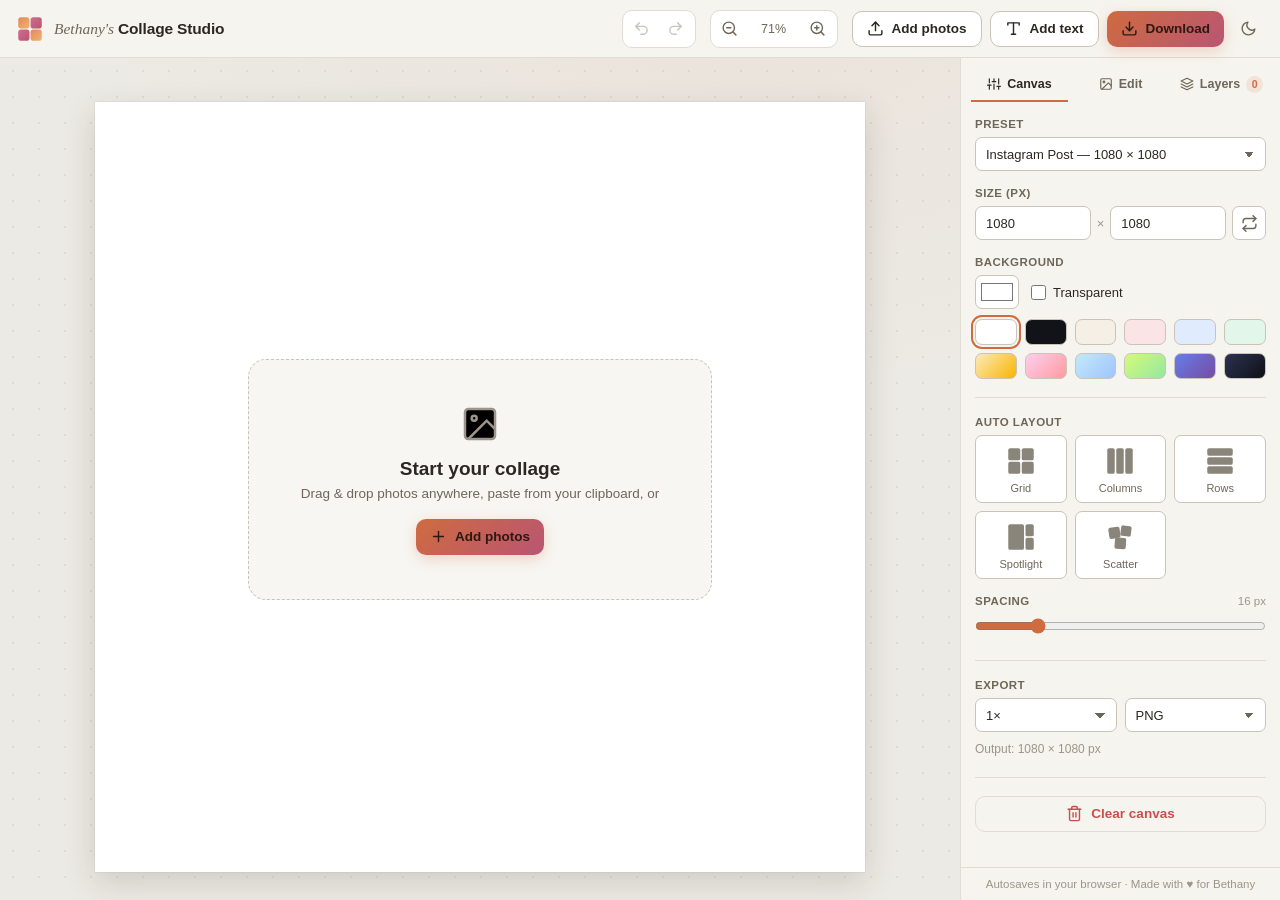
==== OPEN COLLAGE STUDIO.html @ 86a24b9a "Add zero-setup launcher: double-click OPEN COLLAGE STUDIO.html Rename the app page to OPEN COLLAGE S" ====
<!DOCTYPE html>
<html lang="en">
<head>
    <meta charset="UTF-8">
    <meta name="viewport" content="width=device-width, initial-scale=1.0">
    <title>Bethany's Collage Studio</title>
    <meta name="color-scheme" content="dark light">
    <script>
        // apply a stored theme choice before first paint so there is no flash
        try {
            var storedTheme = localStorage.getItem('collage-theme');
            if (storedTheme === 'light' || storedTheme === 'dark') {
                document.documentElement.dataset.theme = storedTheme;
            }
        } catch (e) { /* storage unavailable — follow the OS preference */ }
    </script>
    <link rel="icon" href="data:image/svg+xml,<svg xmlns='http://www.w3.org/2000/svg' viewBox='0 0 100 100'><rect x='8' y='8' width='40' height='40' rx='9' fill='%23e08a5e'/><rect x='52' y='8' width='40' height='40' rx='9' fill='%23cf6d8e'/><rect x='8' y='52' width='40' height='40' rx='9' fill='%23f2b26b'/><rect x='52' y='52' width='40' height='40' rx='9' fill='%23b95573'/></svg>">
    <link rel="stylesheet" href="styles.css">
</head>
<body>

    <!-- Inline SVG icon sprite (self-contained, no CDN needed) -->
    <svg width="0" height="0" style="position:absolute" aria-hidden="true">
        <defs>
            <symbol id="i-upload" viewBox="0 0 24 24"><path d="M21 15v4a2 2 0 0 1-2 2H5a2 2 0 0 1-2-2v-4"/><polyline points="17 8 12 3 7 8"/><line x1="12" y1="3" x2="12" y2="15"/></symbol>
            <symbol id="i-download" viewBox="0 0 24 24"><path d="M21 15v4a2 2 0 0 1-2 2H5a2 2 0 0 1-2-2v-4"/><polyline points="7 10 12 15 17 10"/><line x1="12" y1="15" x2="12" y2="3"/></symbol>
            <symbol id="i-undo" viewBox="0 0 24 24"><polyline points="9 14 4 9 9 4"/><path d="M4 9h10.5a5.5 5.5 0 0 1 5.5 5.5v0a5.5 5.5 0 0 1-5.5 5.5H11"/></symbol>
            <symbol id="i-redo" viewBox="0 0 24 24"><polyline points="15 14 20 9 15 4"/><path d="M20 9H9.5A5.5 5.5 0 0 0 4 14.5v0A5.5 5.5 0 0 0 9.5 20H13"/></symbol>
            <symbol id="i-zoom-in" viewBox="0 0 24 24"><circle cx="11" cy="11" r="8"/><line x1="21" y1="21" x2="16.65" y2="16.65"/><line x1="11" y1="8" x2="11" y2="14"/><line x1="8" y1="11" x2="14" y2="11"/></symbol>
            <symbol id="i-zoom-out" viewBox="0 0 24 24"><circle cx="11" cy="11" r="8"/><line x1="21" y1="21" x2="16.65" y2="16.65"/><line x1="8" y1="11" x2="14" y2="11"/></symbol>
            <symbol id="i-trash" viewBox="0 0 24 24"><polyline points="3 6 5 6 21 6"/><path d="M19 6v14a2 2 0 0 1-2 2H7a2 2 0 0 1-2-2V6m3 0V4a2 2 0 0 1 2-2h4a2 2 0 0 1 2 2v2"/><line x1="10" y1="11" x2="10" y2="17"/><line x1="14" y1="11" x2="14" y2="17"/></symbol>
            <symbol id="i-copy" viewBox="0 0 24 24"><rect x="9" y="9" width="13" height="13" rx="2"/><path d="M5 15H4a2 2 0 0 1-2-2V4a2 2 0 0 1 2-2h9a2 2 0 0 1 2 2v1"/></symbol>
            <symbol id="i-up" viewBox="0 0 24 24"><polyline points="18 15 12 9 6 15"/></symbol>
            <symbol id="i-down" viewBox="0 0 24 24"><polyline points="6 9 12 15 18 9"/></symbol>
            <symbol id="i-rotate-cw" viewBox="0 0 24 24"><polyline points="23 4 23 10 17 10"/><path d="M20.49 15a9 9 0 1 1-2.12-9.36L23 10"/></symbol>
            <symbol id="i-rotate-ccw" viewBox="0 0 24 24"><polyline points="1 4 1 10 7 10"/><path d="M3.51 15a9 9 0 1 0 2.13-9.36L1 10"/></symbol>
            <symbol id="i-flip-h" viewBox="0 0 24 24"><path d="M8 7 3 12l5 5V7z"/><path d="m16 7 5 5-5 5V7z"/><line x1="12" y1="2" x2="12" y2="22" stroke-dasharray="3 3"/></symbol>
            <symbol id="i-flip-v" viewBox="0 0 24 24"><path d="M7 8l5-5 5 5H7z"/><path d="M7 16l5 5 5-5H7z"/><line x1="2" y1="12" x2="22" y2="12" stroke-dasharray="3 3"/></symbol>
            <symbol id="i-image" viewBox="0 0 24 24"><rect x="3" y="3" width="18" height="18" rx="2"/><circle cx="8.5" cy="8.5" r="1.5"/><polyline points="21 15 16 10 5 21"/></symbol>
            <symbol id="i-layers" viewBox="0 0 24 24"><polygon points="12 2 2 7 12 12 22 7 12 2"/><polyline points="2 17 12 22 22 17"/><polyline points="2 12 12 17 22 12"/></symbol>
            <symbol id="i-sliders" viewBox="0 0 24 24"><line x1="4" y1="21" x2="4" y2="14"/><line x1="4" y1="10" x2="4" y2="3"/><line x1="12" y1="21" x2="12" y2="12"/><line x1="12" y1="8" x2="12" y2="3"/><line x1="20" y1="21" x2="20" y2="16"/><line x1="20" y1="12" x2="20" y2="3"/><line x1="1" y1="14" x2="7" y2="14"/><line x1="9" y1="8" x2="15" y2="8"/><line x1="17" y1="16" x2="23" y2="16"/></symbol>
            <symbol id="i-fit" viewBox="0 0 24 24"><path d="M8 3H5a2 2 0 0 0-2 2v3"/><path d="M16 3h3a2 2 0 0 1 2 2v3"/><path d="M21 16v3a2 2 0 0 1-2 2h-3"/><path d="M3 16v3a2 2 0 0 0 2 2h3"/></symbol>
            <symbol id="i-swap" viewBox="0 0 24 24"><polyline points="17 1 21 5 17 9"/><path d="M3 11V9a4 4 0 0 1 4-4h14"/><polyline points="7 23 3 19 7 15"/><path d="M21 13v2a4 4 0 0 1-4 4H3"/></symbol>
            <symbol id="i-menu" viewBox="0 0 24 24"><line x1="3" y1="6" x2="21" y2="6"/><line x1="3" y1="12" x2="21" y2="12"/><line x1="3" y1="18" x2="21" y2="18"/></symbol>
            <symbol id="i-plus" viewBox="0 0 24 24"><line x1="12" y1="5" x2="12" y2="19"/><line x1="5" y1="12" x2="19" y2="12"/></symbol>
            <symbol id="i-type" viewBox="0 0 24 24"><polyline points="4 7 4 4 20 4 20 7"/><line x1="9" y1="20" x2="15" y2="20"/><line x1="12" y1="4" x2="12" y2="20"/></symbol>
            <symbol id="i-sun" viewBox="0 0 24 24"><circle cx="12" cy="12" r="5"/><line x1="12" y1="1" x2="12" y2="3"/><line x1="12" y1="21" x2="12" y2="23"/><line x1="4.22" y1="4.22" x2="5.64" y2="5.64"/><line x1="18.36" y1="18.36" x2="19.78" y2="19.78"/><line x1="1" y1="12" x2="3" y2="12"/><line x1="21" y1="12" x2="23" y2="12"/><line x1="4.22" y1="19.78" x2="5.64" y2="18.36"/><line x1="18.36" y1="5.64" x2="19.78" y2="4.22"/></symbol>
            <symbol id="i-moon" viewBox="0 0 24 24"><path d="M21 12.79A9 9 0 1 1 11.21 3 7 7 0 0 0 21 12.79z"/></symbol>
        </defs>
    </svg>

    <header class="topbar">
        <div class="brand">
            <svg class="brand-mark" viewBox="0 0 100 100" aria-hidden="true">
                <rect x="8" y="8" width="40" height="40" rx="10" fill="url(#brand-grad-a)"/>
                <rect x="52" y="8" width="40" height="40" rx="10" fill="url(#brand-grad-b)"/>
                <rect x="8" y="52" width="40" height="40" rx="10" fill="url(#brand-grad-b)"/>
                <rect x="52" y="52" width="40" height="40" rx="10" fill="url(#brand-grad-a)"/>
                <defs>
                    <linearGradient id="brand-grad-a" x1="0" y1="0" x2="1" y2="1"><stop offset="0" stop-color="#e08a5e"/><stop offset="1" stop-color="#f2b26b"/></linearGradient>
                    <linearGradient id="brand-grad-b" x1="0" y1="0" x2="1" y2="1"><stop offset="0" stop-color="#cf6d8e"/><stop offset="1" stop-color="#b95573"/></linearGradient>
                </defs>
            </svg>
            <span class="brand-name">Bethany's <strong>Collage Studio</strong></span>
        </div>

        <div class="top-group" role="group" aria-label="History">
            <button id="undo-btn" class="icon-btn" title="Undo (Cmd/Ctrl+Z)" disabled><svg><use href="#i-undo"/></svg></button>
            <button id="redo-btn" class="icon-btn" title="Redo (Shift+Cmd/Ctrl+Z)" disabled><svg><use href="#i-redo"/></svg></button>
        </div>

        <div class="top-group zoom-group" role="group" aria-label="Zoom">
            <button id="zoom-out-btn" class="icon-btn" title="Zoom out"><svg><use href="#i-zoom-out"/></svg></button>
            <button id="zoom-fit-btn" class="zoom-label" title="Fit to screen">100%</button>
            <button id="zoom-in-btn" class="icon-btn" title="Zoom in"><svg><use href="#i-zoom-in"/></svg></button>
        </div>

        <div class="top-actions">
            <button id="upload-btn" class="btn"><svg><use href="#i-upload"/></svg><span>Add photos</span></button>
            <button id="add-text-btn" class="btn"><svg><use href="#i-type"/></svg><span>Add text</span></button>
            <button id="download-btn" class="btn primary"><svg><use href="#i-download"/></svg><span>Download</span></button>
            <button id="theme-toggle" class="icon-btn" title="Switch theme" aria-label="Switch theme"><svg><use href="#i-sun"/></svg></button>
            <button id="sidebar-toggle" class="icon-btn mobile-only" title="Toggle panel"><svg><use href="#i-menu"/></svg></button>
        </div>
    </header>

    <main class="workspace">
        <div id="viewport">
            <div id="stage">
                <div id="canvas" style="--zoom:1">
                    <div id="guide-v" class="guide guide-v" hidden></div>
                    <div id="guide-h" class="guide guide-h" hidden></div>
                    <div id="drag-badge" hidden></div>
                    <div id="selection-box" hidden>
                        <div class="handle" data-handle="nw"></div>
                        <div class="handle" data-handle="ne"></div>
                        <div class="handle" data-handle="sw"></div>
                        <div class="handle" data-handle="se"></div>
                        <div class="handle rotate" data-handle="rot"></div>
                    </div>
                </div>
            </div>

            <div id="empty-state">
                <div class="empty-card">
                    <svg class="empty-icon"><use href="#i-image"/></svg>
                    <h2>Start your collage</h2>
                    <p>Drag &amp; drop photos anywhere, paste from your clipboard, or</p>
                    <button id="empty-upload-btn" class="btn primary"><svg><use href="#i-plus"/></svg><span>Add photos</span></button>
                </div>
            </div>
        </div>

        <aside id="sidebar">
            <nav class="tabs" role="tablist">
                <button class="tab active" data-tab="canvas" role="tab"><svg><use href="#i-sliders"/></svg>Canvas</button>
                <button class="tab" data-tab="photo" role="tab"><svg><use href="#i-image"/></svg>Edit</button>
                <button class="tab" data-tab="layers" role="tab"><svg><use href="#i-layers"/></svg>Layers <span id="layer-count" class="count">0</span></button>
            </nav>

            <div class="panels">
                <!-- CANVAS TAB -->
                <section class="panel active" id="panel-canvas">
                    <div class="field">
                        <label for="preset-select">Preset</label>
                        <select id="preset-select"></select>
                    </div>

                    <div class="field">
                        <label>Size (px)</label>
                        <div class="size-row">
                            <input type="number" id="canvas-w" min="100" max="6000" step="1" aria-label="Canvas width">
                            <span class="size-x">×</span>
                            <input type="number" id="canvas-h" min="100" max="6000" step="1" aria-label="Canvas height">
                            <button id="swap-size-btn" class="icon-btn" title="Swap orientation"><svg><use href="#i-swap"/></svg></button>
                        </div>
                    </div>

                    <div class="field">
                        <label>Background</label>
                        <div class="bg-row">
                            <input type="color" id="bg-color" value="#ffffff" title="Background color">
                            <label class="check"><input type="checkbox" id="bg-transparent"> Transparent</label>
                        </div>
                        <div class="swatches" id="bg-swatches"></div>
                    </div>

                    <hr class="sep">

                    <div class="field">
                        <label>Auto layout</label>
                        <div class="layout-grid">
                            <button class="layout-btn" data-layout="grid" title="Arrange into an even grid">
                                <svg viewBox="0 0 40 40"><rect x="3" y="3" width="16" height="16" rx="2.5"/><rect x="21" y="3" width="16" height="16" rx="2.5"/><rect x="3" y="21" width="16" height="16" rx="2.5"/><rect x="21" y="21" width="16" height="16" rx="2.5"/></svg>
                                <span>Grid</span>
                            </button>
                            <button class="layout-btn" data-layout="columns" title="Vertical strips">
                                <svg viewBox="0 0 40 40"><rect x="3" y="3" width="10" height="34" rx="2.5"/><rect x="15" y="3" width="10" height="34" rx="2.5"/><rect x="27" y="3" width="10" height="34" rx="2.5"/></svg>
                                <span>Columns</span>
                            </button>
                            <button class="layout-btn" data-layout="rows" title="Horizontal strips">
                                <svg viewBox="0 0 40 40"><rect x="3" y="3" width="34" height="10" rx="2.5"/><rect x="3" y="15" width="34" height="10" rx="2.5"/><rect x="3" y="27" width="34" height="10" rx="2.5"/></svg>
                                <span>Rows</span>
                            </button>
                            <button class="layout-btn" data-layout="spotlight" title="One big photo, the rest stacked beside it">
                                <svg viewBox="0 0 40 40"><rect x="3" y="3" width="21" height="34" rx="2.5"/><rect x="26" y="3" width="11" height="16" rx="2.5"/><rect x="26" y="21" width="11" height="16" rx="2.5"/></svg>
                                <span>Spotlight</span>
                            </button>
                            <button class="layout-btn" data-layout="scatter" title="Playful scattered arrangement">
                                <svg viewBox="0 0 40 40"><rect x="5" y="7" width="15" height="15" rx="2.5" transform="rotate(-8 12 14)"/><rect x="21" y="5" width="14" height="14" rx="2.5" transform="rotate(7 28 12)"/><rect x="13" y="21" width="15" height="15" rx="2.5" transform="rotate(4 20 28)"/></svg>
                                <span>Scatter</span>
                            </button>
                        </div>
                    </div>

                    <div class="field">
                        <label>Spacing <span class="field-value" id="gap-value">16 px</span></label>
                        <input type="range" id="gap-range" min="0" max="80" value="16">
                    </div>

                    <hr class="sep">

                    <div class="field">
                        <label>Export</label>
                        <div class="export-row">
                            <select id="export-scale" aria-label="Export scale">
                                <option value="0.5">0.5×</option>
                                <option value="1" selected>1×</option>
                                <option value="2">2×</option>
                            </select>
                            <select id="export-format" aria-label="Export format">
                                <option value="png" selected>PNG</option>
                                <option value="jpeg">JPEG</option>
                            </select>
                        </div>
                        <p class="hint" id="export-size-hint"></p>
                    </div>

                    <hr class="sep">

                    <button id="clear-btn" class="btn danger-ghost full"><svg><use href="#i-trash"/></svg><span>Clear canvas</span></button>
                </section>

                <!-- EDIT TAB -->
                <section class="panel" id="panel-photo">
                    <div id="photo-empty" class="empty-hint">
                        <svg><use href="#i-image"/></svg>
                        <p>Select a photo or text on the canvas to edit it.</p>
                    </div>

                    <div id="photo-props" hidden>
                        <div class="field">
                            <label>Filter</label>
                            <div class="chips" id="filter-chips"></div>
                        </div>
                        <div class="field">
                            <label>Brightness <span class="field-value" id="brightness-value">100%</span></label>
                            <input type="range" id="brightness-range" min="50" max="150" value="100">
                        </div>
                        <div class="field">
                            <label>Contrast <span class="field-value" id="contrast-value">100%</span></label>
                            <input type="range" id="contrast-range" min="50" max="150" value="100">
                        </div>
                        <div class="field">
                            <label>Saturation <span class="field-value" id="saturation-value">100%</span></label>
                            <input type="range" id="saturation-range" min="0" max="200" value="100">
                        </div>
                        <hr class="sep">
                        <div class="field">
                            <label>Border <span class="field-value" id="border-value">0 px</span></label>
                            <div class="border-row">
                                <input type="range" id="border-range" min="0" max="40" value="0">
                                <input type="color" id="border-color" value="#ffffff" title="Border color">
                            </div>
                        </div>
                        <div class="field">
                            <label>Shadow <span class="field-value" id="shadow-value">0</span></label>
                            <input type="range" id="shadow-range" min="0" max="60" value="0">
                        </div>
                        <div class="field">
                            <label>Corner radius <span class="field-value" id="radius-value">0%</span></label>
                            <input type="range" id="radius-range" min="0" max="50" value="0">
                        </div>
                        <div class="field">
                            <label>Opacity <span class="field-value" id="opacity-value">100%</span></label>
                            <input type="range" id="opacity-range" min="10" max="100" value="100">
                        </div>
                        <hr class="sep">
                        <div class="field">
                            <label>Rotation</label>
                            <div class="rot-row">
                                <input type="number" id="rotation-input" min="-360" max="360" step="1" value="0">
                                <button id="rotate-ccw-btn" class="icon-btn" title="Rotate 90° counter-clockwise"><svg><use href="#i-rotate-ccw"/></svg></button>
                                <button id="rotate-cw-btn" class="icon-btn" title="Rotate 90° clockwise"><svg><use href="#i-rotate-cw"/></svg></button>
                            </div>
                        </div>
                        <div class="field">
                            <label>Flip</label>
                            <div class="btn-row">
                                <button id="flip-h-btn" class="btn small"><svg><use href="#i-flip-h"/></svg><span>Horizontal</span></button>
                                <button id="flip-v-btn" class="btn small"><svg><use href="#i-flip-v"/></svg><span>Vertical</span></button>
                            </div>
                        </div>
                        <div class="field">
                            <label>Order</label>
                            <div class="btn-row">
                                <button id="forward-btn" class="btn small"><svg><use href="#i-up"/></svg><span>Forward</span></button>
                                <button id="backward-btn" class="btn small"><svg><use href="#i-down"/></svg><span>Backward</span></button>
                            </div>
                        </div>
                        <hr class="sep">
                        <div class="btn-row">
                            <button id="duplicate-btn" class="btn small"><svg><use href="#i-copy"/></svg><span>Duplicate</span></button>
                            <button id="delete-btn" class="btn small danger"><svg><use href="#i-trash"/></svg><span>Delete</span></button>
                        </div>
                        <p class="hint">Hold <kbd>Shift</kbd> while resizing to lock the aspect ratio, or while rotating to snap to 15°. Nudge with arrow keys.</p>
                    </div>

                    <div id="text-props" hidden>
                        <div class="field">
                            <label>Font</label>
                            <select id="text-font"></select>
                        </div>
                        <div class="field">
                            <label>Size &amp; style</label>
                            <div class="rot-row">
                                <input type="number" id="text-size" min="8" max="800" step="1">
                                <button id="text-bold-btn" class="icon-btn text-bold" title="Bold">B</button>
                                <input type="color" id="text-color" value="#111111" title="Text color">
                            </div>
                        </div>
                        <div class="field">
                            <label>Opacity <span class="field-value" id="t-opacity-value">100%</span></label>
                            <input type="range" id="t-opacity-range" min="10" max="100" value="100">
                        </div>
                        <div class="field">
                            <label>Rotation</label>
                            <div class="rot-row">
                                <input type="number" id="t-rotation-input" min="-360" max="360" step="1" value="0">
                                <button id="t-rotate-ccw-btn" class="icon-btn" title="Rotate 90° counter-clockwise"><svg><use href="#i-rotate-ccw"/></svg></button>
                                <button id="t-rotate-cw-btn" class="icon-btn" title="Rotate 90° clockwise"><svg><use href="#i-rotate-cw"/></svg></button>
                            </div>
                        </div>
                        <div class="field">
                            <label>Order</label>
                            <div class="btn-row">
                                <button id="t-forward-btn" class="btn small"><svg><use href="#i-up"/></svg><span>Forward</span></button>
                                <button id="t-backward-btn" class="btn small"><svg><use href="#i-down"/></svg><span>Backward</span></button>
                            </div>
                        </div>
                        <hr class="sep">
                        <div class="btn-row">
                            <button id="t-duplicate-btn" class="btn small"><svg><use href="#i-copy"/></svg><span>Duplicate</span></button>
                            <button id="t-delete-btn" class="btn small danger"><svg><use href="#i-trash"/></svg><span>Delete</span></button>
                        </div>
                        <p class="hint">Double-click the text on the canvas to edit it. Drag a corner handle to scale the type size.</p>
                    </div>
                </section>

                <!-- LAYERS TAB -->
                <section class="panel" id="panel-layers">
                    <div id="layers-list"></div>
                    <div id="layers-empty" class="empty-hint">
                        <svg><use href="#i-layers"/></svg>
                        <p>No photos yet — add some and they'll appear here. Drag rows to reorder.</p>
                    </div>
                </section>
            </div>

            <div class="sidebar-footer">Autosaves in your browser · Made with ♥ for Bethany</div>
        </aside>
    </main>

    <input type="file" id="file-input" accept="image/*" multiple hidden>

    <div id="drop-overlay" hidden>
        <div class="drop-card"><svg><use href="#i-upload"/></svg><span>Drop photos to add them</span></div>
    </div>

    <div id="toasts" aria-live="polite"></div>

    <script src="script.js"></script>
</body>
</html>
---- styles.css ----
/* ==========================================================================
   Bethany's Collage Studio — editor UI
   Dark chrome around a light canvas, system font stack, fully offline.
   ========================================================================== */

/* Warm charcoal dark theme (default) — chic, editorial, not neon */
:root {
    color-scheme: dark;

    --bg-app: #131215;
    --bg-panel: #1a191d;
    --bg-elev: #232127;
    --bg-input: #151419;
    --border: #29272e;
    --border-strong: #38353d;

    --text: #efece5;
    --text-dim: #a39d92;
    --text-faint: #736d63;

    --accent: #e08a5e;       /* warm apricot */
    --accent-2: #cf6d8e;     /* dusty rose */
    --accent-soft: rgba(224, 138, 94, 0.14);
    --accent-grad: linear-gradient(135deg, var(--accent), var(--accent-2));
    --accent-contrast: #2b1a11;
    --primary-glow: 0 4px 14px rgba(224, 138, 94, 0.3);
    --primary-glow-strong: 0 6px 18px rgba(224, 138, 94, 0.42);

    --danger: #e66565;
    --danger-soft: rgba(230, 101, 101, 0.14);

    --guide: #35b8a6;
    --dot: rgba(255, 255, 255, 0.05);
    --glow: rgba(224, 138, 94, 0.05);
    --canvas-shadow: 0 20px 60px rgba(0, 0, 0, 0.55), 0 0 0 1px rgba(255, 255, 255, 0.06);
    --veil: rgba(26, 25, 29, 0.72);
    --overlay-veil: rgba(19, 18, 21, 0.78);

    --radius: 10px;
    --radius-sm: 7px;
    --shadow-pop: 0 12px 32px rgba(0, 0, 0, 0.45);
    --ease-out: cubic-bezier(0.22, 0.61, 0.36, 1);
    --topbar-h: 58px;
    --sidebar-w: 320px;
}

/* Warm paper light theme — same system, deepened accents for contrast */
:root[data-theme="light"] {
    color-scheme: light;

    --bg-app: #eceae4;
    --bg-panel: #f6f4ef;
    --bg-elev: #ffffff;
    --bg-input: #ffffff;
    --border: #e0dcd3;
    --border-strong: #c9c3b8;

    --text: #2b2823;
    --text-dim: #6e6759;
    --text-faint: #9c958a;

    --accent: #cf6b3f;
    --accent-2: #b95573;
    --accent-soft: rgba(207, 107, 63, 0.12);
    --primary-glow: 0 4px 14px rgba(207, 107, 63, 0.25);
    --primary-glow-strong: 0 6px 18px rgba(207, 107, 63, 0.35);

    --danger: #c94f4f;
    --danger-soft: rgba(201, 79, 79, 0.12);

    --guide: #1d9a8a;
    --dot: rgba(60, 50, 40, 0.08);
    --glow: rgba(207, 107, 63, 0.06);
    --canvas-shadow: 0 16px 44px rgba(48, 40, 30, 0.16), 0 0 0 1px rgba(0, 0, 0, 0.05);
    --veil: rgba(246, 244, 239, 0.8);
    --overlay-veil: rgba(236, 234, 228, 0.82);

    --shadow-pop: 0 12px 32px rgba(60, 50, 40, 0.2);
}

/* No explicit choice stored → follow the OS preference */
@media (prefers-color-scheme: light) {
    :root:not([data-theme="dark"]):not([data-theme="light"]) {
        color-scheme: light;

        --bg-app: #eceae4;
        --bg-panel: #f6f4ef;
        --bg-elev: #ffffff;
        --bg-input: #ffffff;
        --border: #e0dcd3;
        --border-strong: #c9c3b8;

        --text: #2b2823;
        --text-dim: #6e6759;
        --text-faint: #9c958a;

        --accent: #cf6b3f;
        --accent-2: #b95573;
        --accent-soft: rgba(207, 107, 63, 0.12);
        --primary-glow: 0 4px 14px rgba(207, 107, 63, 0.25);
        --primary-glow-strong: 0 6px 18px rgba(207, 107, 63, 0.35);

        --danger: #c94f4f;
        --danger-soft: rgba(201, 79, 79, 0.12);

        --guide: #1d9a8a;
        --dot: rgba(60, 50, 40, 0.08);
        --glow: rgba(207, 107, 63, 0.06);
        --canvas-shadow: 0 16px 44px rgba(48, 40, 30, 0.16), 0 0 0 1px rgba(0, 0, 0, 0.05);
        --veil: rgba(246, 244, 239, 0.8);
        --overlay-veil: rgba(236, 234, 228, 0.82);

        --shadow-pop: 0 12px 32px rgba(60, 50, 40, 0.2);
    }
}

/* brief crossfade when the user flips the toggle */
html.theme-anim,
html.theme-anim *,
html.theme-anim *::before,
html.theme-anim *::after {
    transition: background-color 0.3s ease, color 0.3s ease, border-color 0.3s ease, box-shadow 0.3s ease !important;
}

* { box-sizing: border-box; margin: 0; padding: 0; }

html, body { height: 100%; }

body {
    font-family: -apple-system, BlinkMacSystemFont, "Segoe UI", Roboto, "Helvetica Neue", Arial, sans-serif;
    background: var(--bg-app);
    color: var(--text);
    display: flex;
    flex-direction: column;
    overflow: hidden;
    -webkit-font-smoothing: antialiased;
}

svg { display: block; }

button svg, .tab svg, .empty-hint svg {
    width: 17px;
    height: 17px;
    fill: none;
    stroke: currentColor;
    stroke-width: 2;
    stroke-linecap: round;
    stroke-linejoin: round;
    flex: none;
}

/* ---------- Top bar ---------- */

.topbar {
    height: var(--topbar-h);
    flex: none;
    display: flex;
    align-items: center;
    gap: 14px;
    padding: 0 16px;
    background: var(--bg-panel);
    border-bottom: 1px solid var(--border);
    z-index: 20;
}

.brand {
    display: flex;
    align-items: center;
    gap: 10px;
    margin-right: auto;
    min-width: 0;
}

.brand-mark { width: 28px; height: 28px; flex: none; }

.brand-name {
    font-family: Georgia, 'Times New Roman', serif;
    font-style: italic;
    font-size: 15.5px;
    color: var(--text-dim);
    white-space: nowrap;
    overflow: hidden;
    text-overflow: ellipsis;
}

.brand-name strong {
    font-family: -apple-system, BlinkMacSystemFont, "Segoe UI", Roboto, "Helvetica Neue", Arial, sans-serif;
    font-style: normal;
    color: var(--text);
    font-weight: 650;
    letter-spacing: -0.01em;
}

.top-group {
    display: flex;
    align-items: center;
    gap: 2px;
    background: var(--bg-elev);
    border: 1px solid var(--border);
    border-radius: var(--radius);
    padding: 3px;
}

.zoom-label {
    min-width: 52px;
    padding: 0 6px;
    height: 30px;
    border: none;
    background: transparent;
    color: var(--text-dim);
    font-size: 12.5px;
    font-variant-numeric: tabular-nums;
    border-radius: var(--radius-sm);
    cursor: pointer;
    transition: color 0.15s, background 0.15s;
}

.zoom-label:hover { color: var(--text); background: rgba(255, 255, 255, 0.06); }

.top-actions { display: flex; align-items: center; gap: 8px; }

/* ---------- Buttons ---------- */

.btn {
    display: inline-flex;
    align-items: center;
    justify-content: center;
    gap: 8px;
    height: 36px;
    padding: 0 14px;
    border: 1px solid var(--border-strong);
    border-radius: var(--radius);
    background: var(--bg-elev);
    color: var(--text);
    font-size: 13.5px;
    font-weight: 550;
    font-family: inherit;
    cursor: pointer;
    white-space: nowrap;
    transition: background 0.15s, border-color 0.15s, transform 0.12s var(--ease-out), box-shadow 0.15s;
}

.btn:hover { background: #232838; border-color: #3d4560; }
.btn:active { transform: scale(0.97); }

.btn.primary {
    background: var(--accent-grad);
    border: none;
    color: var(--accent-contrast);
    box-shadow: var(--primary-glow);
}

.btn.primary:hover { filter: brightness(1.06); box-shadow: var(--primary-glow-strong); }

.btn.small { height: 32px; padding: 0 10px; font-size: 12.5px; flex: 1; }

.btn.danger { color: var(--danger); border-color: rgba(255, 92, 108, 0.35); }
.btn.danger:hover { background: var(--danger-soft); border-color: var(--danger); }

.btn.danger-ghost { color: var(--danger); background: transparent; border-color: var(--border); }
.btn.danger-ghost:hover { background: var(--danger-soft); border-color: rgba(255, 92, 108, 0.4); }
.btn.danger-ghost.confirming { background: var(--danger); border-color: var(--danger); color: #fff; }

.btn.full { width: 100%; }

.btn:disabled, .icon-btn:disabled {
    opacity: 0.38;
    cursor: default;
    pointer-events: none;
}

.icon-btn {
    display: inline-flex;
    align-items: center;
    justify-content: center;
    width: 32px;
    height: 30px;
    border: none;
    border-radius: var(--radius-sm);
    background: transparent;
    color: var(--text-dim);
    cursor: pointer;
    transition: background 0.15s, color 0.15s, transform 0.12s var(--ease-out);
}

.icon-btn:hover { background: rgba(255, 255, 255, 0.07); color: var(--text); }
.icon-btn:active { transform: scale(0.92); }

.mobile-only { display: none; }

/* ---------- Workspace ---------- */

.workspace {
    flex: 1;
    display: flex;
    min-height: 0;
}

#viewport {
    flex: 1;
    position: relative;
    overflow: auto;
    display: flex;
    background:
        radial-gradient(var(--dot) 1px, transparent 1.5px) 0 0 / 26px 26px,
        radial-gradient(1100px 700px at 78% -10%, var(--glow), transparent 60%),
        var(--bg-app);
    touch-action: none;
}

#stage {
    margin: auto;
    padding: 44px;
    flex: none;
}

#canvas {
    position: relative;
    transform-origin: 0 0;
    background-color: #ffffff;
    box-shadow: var(--canvas-shadow);
    touch-action: none;
    overflow: hidden;
}

/* checkerboard shown when background is transparent */
#canvas.transparent {
    background-color: #fff;
    background-image:
        linear-gradient(45deg, #dfe3ea 25%, transparent 25%, transparent 75%, #dfe3ea 75%),
        linear-gradient(45deg, #dfe3ea 25%, transparent 25%, transparent 75%, #dfe3ea 75%);
    background-size: 24px 24px;
    background-position: 0 0, 12px 12px;
}

/* ---------- Layers on canvas ---------- */

.layer {
    position: absolute;
    top: 0;
    left: 0;
    cursor: grab;
    user-select: none;
    -webkit-user-select: none;
    overflow: hidden;
    will-change: transform;
}

.layer:active { cursor: grabbing; }

.layer img {
    width: 100%;
    height: 100%;
    object-fit: cover;
    display: block;
    pointer-events: none;
}

.layer:hover { outline: calc(1.5px / var(--zoom)) solid color-mix(in srgb, var(--accent) 55%, transparent); }

/* ---------- Text layers ---------- */

.layer.text-layer {
    overflow: visible;
    display: flex;
    align-items: center;
    justify-content: center;
    background: transparent;
}

.text-content {
    white-space: pre;
    line-height: 1.25;
    text-align: center;
    pointer-events: none;
    outline: none;
    caret-color: var(--accent);
}

.layer.text-layer.editing { cursor: text; outline: calc(1.5px / var(--zoom)) dashed var(--accent); }
.layer.text-layer.editing .text-content { pointer-events: auto; cursor: text; }

/* smooth transitions when applying layouts / undo / redo */
#canvas.animating .layer {
    transition:
        transform 0.4s var(--ease-out),
        width 0.4s var(--ease-out),
        height 0.4s var(--ease-out),
        border-radius 0.4s var(--ease-out),
        opacity 0.4s var(--ease-out);
}

/* ---------- Selection box & handles ---------- */

#selection-box {
    position: absolute;
    top: 0;
    left: 0;
    pointer-events: none;
    border: calc(1.5px / var(--zoom)) solid var(--accent);
    z-index: 999;
}

.handle {
    position: absolute;
    width: calc(13px / var(--zoom));
    height: calc(13px / var(--zoom));
    background: #fff;
    border: calc(2px / var(--zoom)) solid var(--accent);
    border-radius: 50%;
    pointer-events: auto;
    box-shadow: 0 calc(1px / var(--zoom)) calc(4px / var(--zoom)) rgba(0, 0, 0, 0.35);
    transition: transform 0.12s var(--ease-out);
}

.handle:hover { transform: translate(-50%, -50%) scale(1.25) !important; }

.handle[data-handle="nw"] { top: 0; left: 0; transform: translate(-50%, -50%); cursor: nwse-resize; }
.handle[data-handle="ne"] { top: 0; left: 100%; transform: translate(-50%, -50%); cursor: nesw-resize; }
.handle[data-handle="sw"] { top: 100%; left: 0; transform: translate(-50%, -50%); cursor: nesw-resize; }
.handle[data-handle="se"] { top: 100%; left: 100%; transform: translate(-50%, -50%); cursor: nwse-resize; }

.handle.rotate {
    top: calc(-26px / var(--zoom));
    left: 50%;
    transform: translate(-50%, -50%);
    cursor: crosshair;
}

#selection-box::before {
    /* stem connecting rotate handle */
    content: "";
    position: absolute;
    top: calc(-20px / var(--zoom));
    left: 50%;
    width: calc(1.5px / var(--zoom));
    height: calc(20px / var(--zoom));
    background: var(--accent);
}

/* ---------- Snap guides & drag badge ---------- */

.guide {
    position: absolute;
    background: var(--guide);
    z-index: 998;
    pointer-events: none;
}

.guide-v { top: 0; bottom: 0; width: calc(1px / var(--zoom)); }
.guide-h { left: 0; right: 0; height: calc(1px / var(--zoom)); }

#drag-badge {
    position: absolute;
    z-index: 1000;
    pointer-events: none;
    background: rgba(30, 27, 24, 0.92); /* stays dark in both themes — it floats over the canvas */
    color: #fff;
    font-size: calc(12px / var(--zoom));
    line-height: 1;
    padding: calc(5px / var(--zoom)) calc(8px / var(--zoom));
    border-radius: calc(6px / var(--zoom));
    transform: translate(-50%, -130%);
    white-space: nowrap;
    font-variant-numeric: tabular-nums;
}

/* ---------- Empty state ---------- */

#empty-state {
    position: absolute;
    inset: 0;
    display: flex;
    align-items: center;
    justify-content: center;
    pointer-events: none;
    z-index: 5;
}

.empty-card {
    text-align: center;
    padding: 44px 52px;
    border: 1.5px dashed var(--border-strong);
    border-radius: 18px;
    background: var(--veil);
    backdrop-filter: blur(6px);
    animation: rise 0.45s var(--ease-out);
}

.empty-icon { width: 40px !important; height: 40px !important; margin: 0 auto 14px; stroke: var(--text-faint) !important; stroke-width: 1.5 !important; }

.empty-card h2 { font-size: 19px; font-weight: 650; margin-bottom: 6px; }
.empty-card p { font-size: 13.5px; color: var(--text-dim); margin-bottom: 18px; }
.empty-card .btn { pointer-events: auto; margin: 0 auto; }

@keyframes rise {
    from { opacity: 0; transform: translateY(10px); }
    to { opacity: 1; transform: none; }
}

/* ---------- Sidebar ---------- */

#sidebar {
    width: var(--sidebar-w);
    flex: none;
    display: flex;
    flex-direction: column;
    background: var(--bg-panel);
    border-left: 1px solid var(--border);
    min-height: 0;
    z-index: 15;
}

.tabs {
    display: flex;
    gap: 4px;
    padding: 10px 10px 0;
}

.tab {
    flex: 1;
    display: inline-flex;
    align-items: center;
    justify-content: center;
    gap: 6px;
    height: 34px;
    border: none;
    border-radius: var(--radius-sm) var(--radius-sm) 0 0;
    background: transparent;
    color: var(--text-dim);
    font-size: 12.5px;
    font-weight: 550;
    font-family: inherit;
    cursor: pointer;
    border-bottom: 2px solid transparent;
    transition: color 0.15s, border-color 0.15s, background 0.15s;
}

.tab svg { width: 14px; height: 14px; }
.tab:hover { color: var(--text); background: rgba(255, 255, 255, 0.04); }
.tab.active { color: var(--text); border-bottom-color: var(--accent); }

.count {
    min-width: 17px;
    height: 17px;
    padding: 0 4px;
    border-radius: 9px;
    background: var(--accent-soft);
    color: var(--accent);
    font-size: 10.5px;
    display: inline-flex;
    align-items: center;
    justify-content: center;
    font-variant-numeric: tabular-nums;
}

.panels {
    flex: 1;
    overflow-y: auto;
    min-height: 0;
    padding: 16px 14px;
    scrollbar-width: thin;
    scrollbar-color: var(--border-strong) transparent;
}

.panels::-webkit-scrollbar { width: 8px; }
.panels::-webkit-scrollbar-thumb { background: var(--border-strong); border-radius: 4px; }

.panel { display: none; animation: fade 0.2s ease; }
.panel.active { display: block; }

@keyframes fade { from { opacity: 0; } to { opacity: 1; } }

.sidebar-footer {
    flex: none;
    padding: 10px;
    text-align: center;
    font-size: 11.5px;
    color: var(--text-faint);
    border-top: 1px solid var(--border);
}

/* ---------- Fields & inputs ---------- */

.field { margin-bottom: 16px; }

.field > label {
    display: flex;
    align-items: center;
    justify-content: space-between;
    font-size: 11.5px;
    font-weight: 600;
    letter-spacing: 0.04em;
    text-transform: uppercase;
    color: var(--text-dim);
    margin-bottom: 7px;
}

.field-value { color: var(--text-faint); font-weight: 500; text-transform: none; letter-spacing: 0; font-variant-numeric: tabular-nums; }

select, input[type="number"] {
    width: 100%;
    height: 34px;
    padding: 0 10px;
    border: 1px solid var(--border-strong);
    border-radius: var(--radius-sm);
    background: var(--bg-input);
    color: var(--text);
    font-size: 13px;
    font-family: inherit;
    transition: border-color 0.15s, box-shadow 0.15s;
}

select:focus, input[type="number"]:focus {
    outline: none;
    border-color: var(--accent);
    box-shadow: 0 0 0 3px var(--accent-soft);
}

select { cursor: pointer; appearance: none; -webkit-appearance: none; background-image: linear-gradient(45deg, transparent 50%, var(--text-dim) 50%), linear-gradient(135deg, var(--text-dim) 50%, transparent 50%); background-position: calc(100% - 16px) 14px, calc(100% - 11px) 14px; background-size: 5px 5px; background-repeat: no-repeat; padding-right: 28px; }

input[type="range"] {
    width: 100%;
    accent-color: var(--accent);
    cursor: pointer;
    height: 24px;
}

input[type="color"] {
    width: 44px;
    height: 34px;
    padding: 3px;
    border: 1px solid var(--border-strong);
    border-radius: var(--radius-sm);
    background: var(--bg-input);
    cursor: pointer;
}

input[type="checkbox"] { accent-color: var(--accent); width: 15px; height: 15px; cursor: pointer; }

.check {
    display: inline-flex;
    align-items: center;
    gap: 7px;
    font-size: 13px;
    color: var(--text);
    cursor: pointer;
}

/* Filter chips */
.chips { display: flex; flex-wrap: wrap; gap: 6px; }

.chip {
    padding: 6px 11px;
    border-radius: 99px;
    border: 1px solid var(--border-strong);
    background: var(--bg-input);
    color: var(--text-dim);
    font-size: 12px;
    font-family: inherit;
    cursor: pointer;
    transition: border-color 0.15s, color 0.15s, background 0.15s, transform 0.12s var(--ease-out);
}

.chip:hover { color: var(--text); border-color: var(--accent); transform: translateY(-1px); }
.chip.active { background: var(--accent-soft); border-color: var(--accent); color: var(--accent); }

/* Background swatches */
.swatches {
    display: grid;
    grid-template-columns: repeat(6, 1fr);
    gap: 8px;
    margin-top: 10px;
}

.swatch {
    height: 26px;
    border-radius: 7px;
    border: 1px solid var(--border-strong);
    cursor: pointer;
    padding: 0;
    transition: transform 0.12s var(--ease-out), box-shadow 0.15s;
}

.swatch:hover { transform: scale(1.1); }
.swatch.active { box-shadow: 0 0 0 2px var(--bg-panel), 0 0 0 4px var(--accent); }

.border-row { display: flex; align-items: center; gap: 8px; }
.border-row input[type="range"] { flex: 1; }

.icon-btn.text-bold { font-weight: 800; font-size: 14px; font-family: Georgia, serif; }
.icon-btn.active { background: var(--accent-soft); color: var(--accent); }

.rot-row input[type="color"] { width: 40px; flex: none; }

.size-row { display: flex; align-items: center; gap: 6px; }
.size-row input { flex: 1; min-width: 0; }
.size-x { color: var(--text-faint); font-size: 13px; }
.size-row .icon-btn { border: 1px solid var(--border-strong); background: var(--bg-input); width: 34px; height: 34px; }

.bg-row { display: flex; align-items: center; gap: 12px; }
.export-row { display: flex; gap: 8px; }
.rot-row { display: flex; gap: 6px; }
.rot-row input { flex: 1; }
.rot-row .icon-btn { border: 1px solid var(--border-strong); background: var(--bg-input); width: 36px; height: 34px; }
.btn-row { display: flex; gap: 8px; }

.sep { border: none; border-top: 1px solid var(--border); margin: 18px 0; }

.hint { font-size: 12px; color: var(--text-faint); line-height: 1.55; margin-top: 8px; }

kbd {
    display: inline-block;
    padding: 1px 5px;
    border: 1px solid var(--border-strong);
    border-bottom-width: 2px;
    border-radius: 4px;
    background: var(--bg-elev);
    font-family: inherit;
    font-size: 11px;
    color: var(--text);
}

/* ---------- Layout buttons ---------- */

.layout-grid {
    display: grid;
    grid-template-columns: repeat(3, 1fr);
    gap: 8px;
}

.layout-btn {
    display: flex;
    flex-direction: column;
    align-items: center;
    gap: 6px;
    padding: 10px 4px 8px;
    border: 1px solid var(--border-strong);
    border-radius: var(--radius-sm);
    background: var(--bg-input);
    color: var(--text-dim);
    font-size: 11px;
    font-family: inherit;
    cursor: pointer;
    transition: border-color 0.15s, color 0.15s, background 0.15s, transform 0.12s var(--ease-out);
}

.layout-btn svg {
    width: 30px;
    height: 30px;
    fill: currentColor;
    stroke: none;
    opacity: 0.8;
}

.layout-btn:hover {
    border-color: var(--accent);
    color: var(--text);
    background: var(--accent-soft);
    transform: translateY(-1px);
}

.layout-btn:active { transform: scale(0.96); }

/* ---------- Layers list ---------- */

.layer-row {
    display: flex;
    align-items: center;
    gap: 10px;
    padding: 7px 8px;
    border: 1px solid transparent;
    border-radius: var(--radius-sm);
    cursor: grab;
    margin-bottom: 4px;
    transition: background 0.15s, border-color 0.15s, opacity 0.15s;
}

.layer-row:hover { background: rgba(255, 255, 255, 0.05); }
.layer-row.selected { background: var(--accent-soft); border-color: rgba(108, 124, 255, 0.45); }
.layer-row.dragging { opacity: 0.4; }
.layer-row.drag-over { border-top: 2px solid var(--accent); }

.layer-thumb {
    width: 38px;
    height: 38px;
    border-radius: 6px;
    object-fit: cover;
    flex: none;
    background: var(--bg-elev);
    pointer-events: none;
}

.layer-thumb.text-thumb {
    display: flex;
    align-items: center;
    justify-content: center;
    font-weight: 700;
    font-size: 16px;
    color: var(--text-dim);
    border: 1px solid var(--border-strong);
}

.layer-name {
    flex: 1;
    min-width: 0;
    font-size: 13px;
    white-space: nowrap;
    overflow: hidden;
    text-overflow: ellipsis;
    color: var(--text);
    pointer-events: none;
}

.layer-row-actions { display: flex; gap: 2px; opacity: 0; transition: opacity 0.15s; }
.layer-row:hover .layer-row-actions, .layer-row.selected .layer-row-actions { opacity: 1; }
.layer-row-actions .icon-btn { width: 26px; height: 26px; }
.layer-row-actions .icon-btn svg { width: 13px; height: 13px; }
.layer-row-actions .icon-btn.danger:hover { color: var(--danger); background: var(--danger-soft); }

/* ---------- Empty hints ---------- */

.empty-hint {
    text-align: center;
    color: var(--text-faint);
    padding: 36px 16px;
    font-size: 13px;
    line-height: 1.6;
}

.empty-hint svg {
    width: 30px;
    height: 30px;
    margin: 0 auto 10px;
    stroke-width: 1.5;
}

/* ---------- Drop overlay ---------- */

#drop-overlay {
    position: fixed;
    inset: 0;
    z-index: 200;
    background: var(--overlay-veil);
    backdrop-filter: blur(4px);
    display: flex;
    align-items: center;
    justify-content: center;
}

#drop-overlay[hidden] { display: none; }

.drop-card {
    display: flex;
    flex-direction: column;
    align-items: center;
    gap: 14px;
    padding: 48px 64px;
    border: 2px dashed var(--accent);
    border-radius: 20px;
    background: var(--accent-soft);
    color: var(--text);
    font-size: 16px;
    font-weight: 600;
    pointer-events: none;
    animation: rise 0.2s var(--ease-out);
}

.drop-card svg { width: 36px; height: 36px; stroke: var(--accent); }

/* ---------- Toasts ---------- */

#toasts {
    position: fixed;
    bottom: 22px;
    left: 50%;
    transform: translateX(-50%);
    display: flex;
    flex-direction: column;
    align-items: center;
    gap: 8px;
    z-index: 300;
    pointer-events: none;
}

.toast {
    padding: 10px 18px;
    border-radius: 99px;
    background: var(--bg-elev);
    border: 1px solid var(--border-strong);
    color: var(--text);
    font-size: 13px;
    box-shadow: var(--shadow-pop);
    animation: toast-in 0.3s var(--ease-out);
    transition: opacity 0.35s, transform 0.35s;
}

.toast.leaving { opacity: 0; transform: translateY(8px); }

@keyframes toast-in {
    from { opacity: 0; transform: translateY(12px) scale(0.95); }
    to { opacity: 1; transform: none; }
}

/* ---------- Responsive ---------- */

@media (max-width: 600px) {
    /* small phones: let the toolbar scroll sideways instead of hiding tools */
    .topbar { overflow-x: auto; scrollbar-width: none; }
    .topbar::-webkit-scrollbar { display: none; }
    .topbar > * { flex: none; }
}

@media (max-width: 900px) {
    .mobile-only { display: inline-flex; }
    .brand { flex: none; }
    .brand-name { display: none; }
    .btn span { display: none; }
    .btn { padding: 0 11px; }

    #sidebar {
        position: fixed;
        top: var(--topbar-h);
        right: 0;
        bottom: 0;
        transform: translateX(100%);
        transition: transform 0.3s var(--ease-out);
        box-shadow: var(--shadow-pop);
        width: min(var(--sidebar-w), 88vw);
    }

    #sidebar.open { transform: none; }

    #stage { padding: 20px; }
    .top-group { padding: 2px; }
    .topbar { gap: 8px; padding: 0 10px; }
}

@media (prefers-reduced-motion: reduce) {
    *, *::before, *::after { transition-duration: 0.01ms !important; animation-duration: 0.01ms !important; }
}
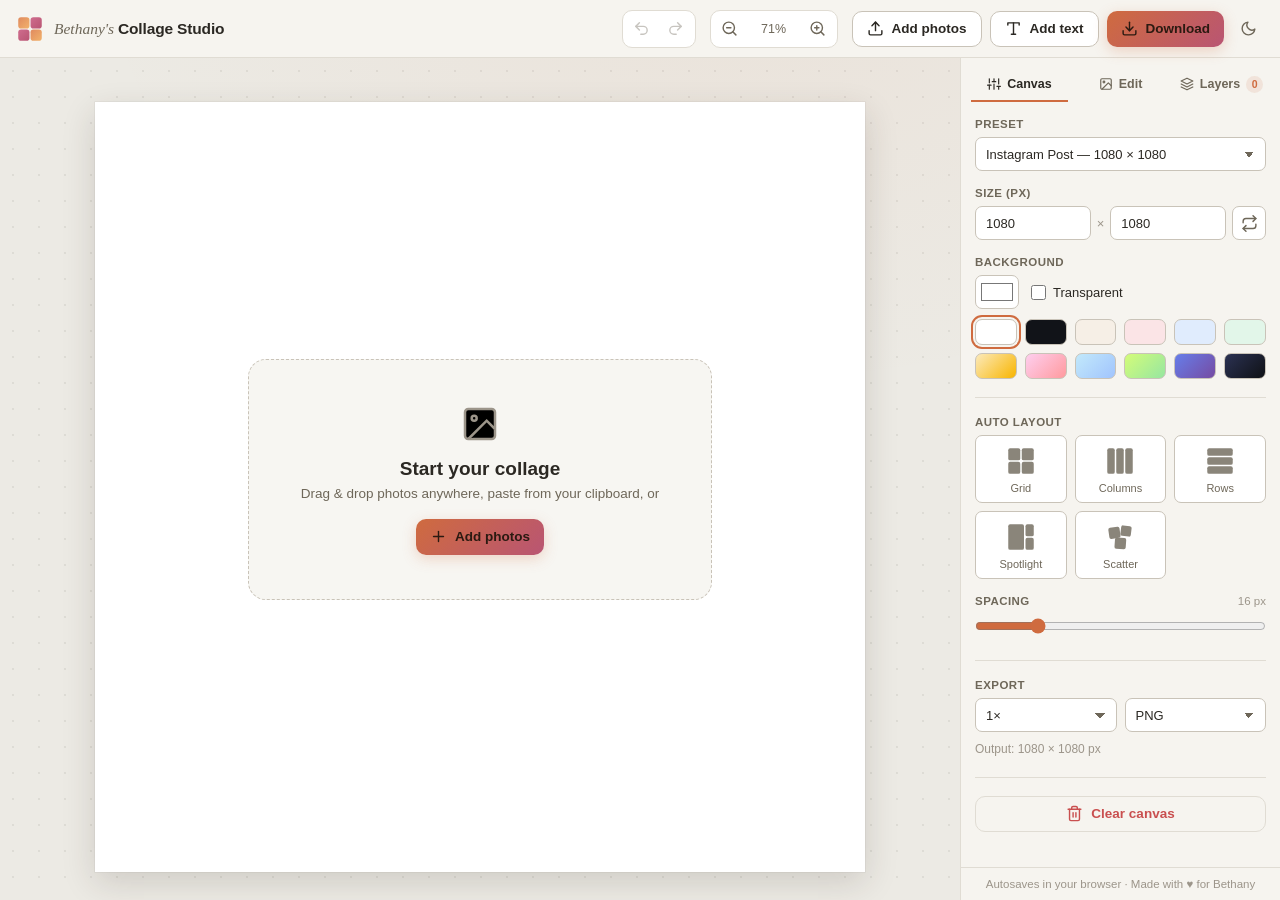
==== commit ce3c01b8: "Add edge-midpoint resize handles to photo layers Selected photos now show eight handles: the four co" ====
--- a/OPEN COLLAGE STUDIO.html
+++ b/OPEN COLLAGE STUDIO.html
@@ -88,14 +88,19 @@
         <div id="viewport">
             <div id="stage">
                 <div id="canvas" style="--zoom:1">
+                    <div id="clip"></div>
                     <div id="guide-v" class="guide guide-v" hidden></div>
                     <div id="guide-h" class="guide guide-h" hidden></div>
                     <div id="drag-badge" hidden></div>
                     <div id="selection-box" hidden>
                         <div class="handle" data-handle="nw"></div>
+                        <div class="handle side" data-handle="n"></div>
                         <div class="handle" data-handle="ne"></div>
+                        <div class="handle side" data-handle="e"></div>
+                        <div class="handle" data-handle="se"></div>
+                        <div class="handle side" data-handle="s"></div>
                         <div class="handle" data-handle="sw"></div>
-                        <div class="handle" data-handle="se"></div>
+                        <div class="handle side" data-handle="w"></div>
                         <div class="handle rotate" data-handle="rot"></div>
                     </div>
                 </div>
@@ -273,7 +278,7 @@
                             <button id="duplicate-btn" class="btn small"><svg><use href="#i-copy"/></svg><span>Duplicate</span></button>
                             <button id="delete-btn" class="btn small danger"><svg><use href="#i-trash"/></svg><span>Delete</span></button>
                         </div>
-                        <p class="hint">Hold <kbd>Shift</kbd> while resizing to lock the aspect ratio, or while rotating to snap to 15°. Nudge with arrow keys.</p>
+                        <p class="hint">Drag a corner to resize both dimensions, or a side handle to change just the width or height. Hold <kbd>Shift</kbd> to keep the aspect ratio, or to snap rotation to 15°. Nudge with arrow keys.</p>
                     </div>
 
                     <div id="text-props" hidden>
--- a/styles.css
+++ b/styles.css
@@ -320,6 +320,13 @@
     background-color: #ffffff;
     box-shadow: var(--canvas-shadow);
     touch-action: none;
+}
+
+/* layers live in #clip so photos crop at the canvas edge while the selection
+   box, handles, and drag badge stay visible outside it */
+#clip {
+    position: absolute;
+    inset: 0;
     overflow: hidden;
 }
 
@@ -413,12 +420,36 @@
     transition: transform 0.12s var(--ease-out);
 }
 
-.handle:hover { transform: translate(-50%, -50%) scale(1.25) !important; }
+.handle::after {
+    /* enlarged invisible pointer target for mouse and touch */
+    content: "";
+    position: absolute;
+    inset: calc(-8px / var(--zoom));
+}
+
+.handle:hover,
+.handle:active { transform: translate(-50%, -50%) scale(1.25) !important; }
+
+.handle:active { background: var(--accent); }
 
 .handle[data-handle="nw"] { top: 0; left: 0; transform: translate(-50%, -50%); cursor: nwse-resize; }
 .handle[data-handle="ne"] { top: 0; left: 100%; transform: translate(-50%, -50%); cursor: nesw-resize; }
 .handle[data-handle="sw"] { top: 100%; left: 0; transform: translate(-50%, -50%); cursor: nesw-resize; }
 .handle[data-handle="se"] { top: 100%; left: 100%; transform: translate(-50%, -50%); cursor: nwse-resize; }
+
+/* side handles: compact pills on each edge midpoint (photo layers only) */
+.handle.side { border-radius: 999px; }
+.handle[data-handle="n"],
+.handle[data-handle="s"] { width: calc(16px / var(--zoom)); height: calc(7px / var(--zoom)); }
+.handle[data-handle="e"],
+.handle[data-handle="w"] { width: calc(7px / var(--zoom)); height: calc(16px / var(--zoom)); }
+
+.handle[data-handle="n"] { top: 0; left: 50%; transform: translate(-50%, -50%); cursor: ns-resize; }
+.handle[data-handle="s"] { top: 100%; left: 50%; transform: translate(-50%, -50%); cursor: ns-resize; }
+.handle[data-handle="w"] { top: 50%; left: 0; transform: translate(-50%, -50%); cursor: ew-resize; }
+.handle[data-handle="e"] { top: 50%; left: 100%; transform: translate(-50%, -50%); cursor: ew-resize; }
+
+#selection-box.is-text .handle.side { display: none; }
 
 .handle.rotate {
     top: calc(-26px / var(--zoom));
